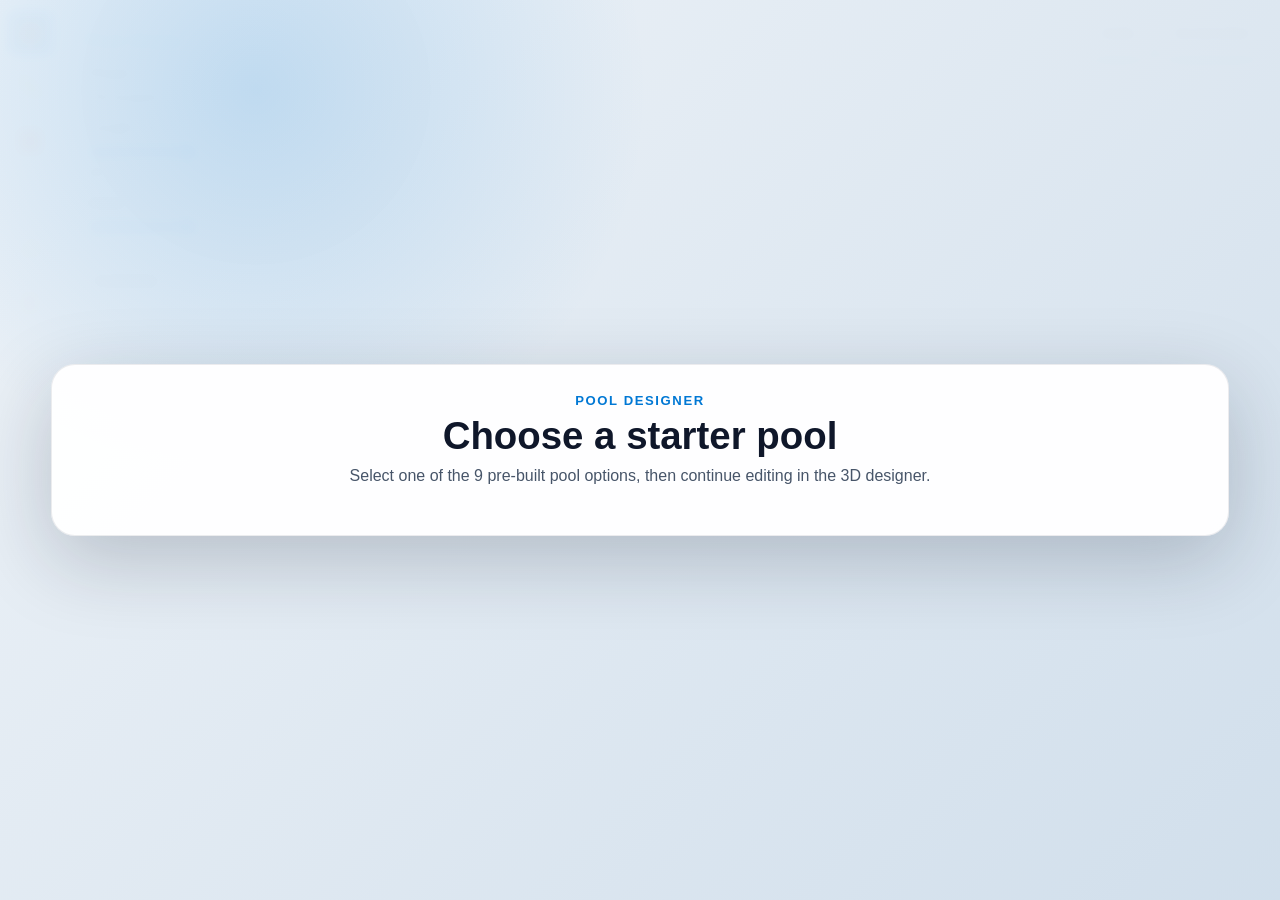
==== frontend/index.html @ 0f9d2593 "Add files via upload" ====
<!DOCTYPE html>
<html lang="en">
<head>
  <meta charset="UTF-8" />
  <meta name="viewport" content="width=device-width, initial-scale=1.0" />
  <title>Pool Designer</title>
  <link rel="preconnect" href="https://esm.sh" crossorigin />
  <link rel="dns-prefetch" href="https://esm.sh" />
  <link rel="stylesheet" href="css/styles.css" />
</head>

<body>

  <!-- Startup preset chooser -->
  <div id="starterPresetOverlay" class="starter-overlay" aria-modal="true" role="dialog">
    <div class="starter-panel">
      <div class="starter-header">
        <p class="starter-kicker">Pool Designer</p>
        <h1>Choose a starter pool</h1>
        <p>Select one of the 9 pre-built pool options, then continue editing in the 3D designer.</p>
      </div>
      <div id="starterPresetGrid" class="starter-grid"></div>
    </div>
  </div>

  <main class="app-shell container">

    <!-- Sidebar + Slide Panels -->
    <aside class="sidebar">

      <!-- ICON BAR -->
      <nav class="sidebar-icons">
        <button class="icon-btn active" data-panel="shape" title="Shape">⬛</button>
        <button class="icon-btn" data-panel="dimensions" title="Dimensions">📏</button>
        <button class="icon-btn" data-panel="tiles" title="Tiles">🧱</button>
        <button class="icon-btn" data-panel="spa" title="Spas">🛁</button>
        <!-- ⭐ NEW: Features panel icon -->
        <button class="icon-btn" data-panel="features" title="Features">✨</button>
        <button class="icon-btn" data-panel="steps" title="Entry Steps">🪜</button>
      </nav>

      <!-- DIMENSIONS PANEL -->
      <div class="side-panel" id="panel-dimensions">
        <h2>Pool Dimensions</h2>

        <label>
          <span>Shallow Depth (m)</span>
          <div class="slider-row">
            <input type="range" id="shallow" min="0.5" max="2.0" step="0.05" value="1.2" />
            <span id="shallow-val" class="slider-value">1.2 m</span>
          </div>

        </label>

        <label>
          <span>Deep Depth (m)</span>
          <div class="slider-row">
            <input type="range" id="deep" min="1.0" max="4.0" step="0.05" value="2.5" />
            <span id="deep-val" class="slider-value">2.5 m</span>
          </div>
        </label>

        <label>
          <span>Shallow Flat (m)</span>
          <div class="slider-row">
            <input type="range" id="shallowFlat" min="0" max="6" step="0.1" value="2" />
            <span id="shallowFlat-val" class="slider-value">2.0 m</span>
          </div>
        </label>

        <label>
          <span>Deep Flat (m)</span>
          <div class="slider-row">
            <input type="range" id="deepFlat" min="0" max="6" step="0.1" value="2" />
            <span id="deepFlat-val" class="slider-value">2.0 m</span>
          </div>
        </label>
      </div>

      <!-- SHAPE PANEL -->
      <div class="side-panel open" id="panel-shape">
        <h2>Pool Shape</h2>

        <label>
          <span>Shape</span>
          <select id="shape">
            <option value="rectangular">Rectangular</option>
            <option value="freeform">Freeform (editable)</option>
            <option value="oval">Oval</option>
            <option value="kidney">Kidney</option>
            <option value="L">L-Shape</option>
          </select>
        </label>

        <label>
          <span>Length (m)</span>
          <div class="slider-row">
            <input type="range" id="length" min="4" max="20" step="0.1" value="10" />
            <span id="length-val" class="slider-value">10 m</span>
          </div>
        </label>

        <label>
          <span>Width (m)</span>
          <div class="slider-row">
            <input type="range" id="width" min="2" max="10" step="0.1" value="5" />
            <span id="width-val" class="slider-value">5 m</span>
          </div>
        </label>

        <p id="freeform-hint" class="hint" style="display:none;">
          Use Customise to round a corner with a curved edge.
        </p>

        <div class="btn-row">
          <button id="customizeShapeBtn" class="btn">Customise</button>
          <button id="customizeConfirmBtn" class="btn primary" style="display:none;">Confirm</button>
          <button id="revertCornerBtn" class="btn" style="display:none;">Revert to Square Corner</button>
        </div>
        <label id="customizeRadiusWrap" style="display:none; margin-top:10px;">
          <span>Curve Radius (m)</span>
          <div class="slider-row">
            <input type="range" id="customizeRadius" min="1.0" max="4.0" step="0.05" value="1.0" disabled />
            <span id="customizeRadius-val" class="slider-value">1.00 m</span>
          </div>
        </label>
        <p id="customizeShapeHint" class="hint" style="display:none;">
          Select 2 adjacent walls where you want the curved edge.
        </p>

        <!-- KIDNEY CONTROLS -->
        <div id="kidney-controls" class="shape-subsection" style="display:none;">
          <h3>Kidney Settings</h3>

          <label>
            <span>Left Radius (m)</span>
            <div class="slider-row">
              <input type="range" id="kidneyLeftRadius" min="0.2" max="10.0" step="0.1" value="2.0" />
              <span id="kidneyLeftRadius-val" class="slider-value">2.0 m</span>
            </div>
          </label>

          <label>
            <span>Right Radius (m)</span>
            <div class="slider-row">
              <input type="range" id="kidneyRightRadius" min="0.2" max="12.0" step="0.1" value="3.0" />
              <span id="kidneyRightRadius-val" class="slider-value">3.0 m</span>
            </div>
          </label>

          <label>
            <span>Neck Offset (m)</span>
            <div class="slider-row">
              <input type="range" id="kidneyOffset" min="0.0" max="8.0" step="0.1" value="1.0" />
              <span id="kidneyOffset-val" class="slider-value">1.0 m</span>
            </div>
          </label>
        </div>

        <!-- L-SHAPE CONTROLS -->
        <div id="lshape-controls" class="shape-subsection" style="display:none;">
          <h3>L-Shape Settings</h3>

          <label>
            <span>Notch Length (× length)</span>
            <div class="slider-row">
              <input type="range" id="notchLengthX" min="0.20" max="0.80" step="0.01" value="0.40" />
              <span id="notchLengthX-val" class="slider-value">0.40</span>
            </div>
          </label>

          <label>
            <span>Notch Width (× width)</span>
            <div class="slider-row">
              <input type="range" id="notchWidthY" min="0.20" max="0.80" step="0.01" value="0.45" />
              <span id="notchWidthY-val" class="slider-value">0.45</span>
            </div>
          </label>
        </div>
      </div>

      <!-- TILES PANEL -->
      <div class="side-panel" id="panel-tiles">
        <h2>Tiles</h2>

        <div id="tile-grid" aria-label="Pool tile colour library">
          <!-- Tile colour buttons are generated from TILE_LIBRARY_OPTIONS in frontend/js/pbr/PBR.js. -->
        </div>
      </div>

      <!-- SPA PANEL -->
      <div class="side-panel" id="panel-spa">
        <h2>Spas</h2>

        <label>
          <span>Spa Shape</span>
          <select id="spaShape">
            <option value="square">Square</option>
            <option value="circular">Circular</option>
          </select>
        </label>

        <button id="addRemoveSpa" class="btn primary">Add Spa</button>

        <label>
          <span>Width (m)</span>
          <div class="slider-row">
            <input type="range" id="spaWidth" min="1" max="5" step="0.1" value="2.0" disabled />
            <span id="spaWidth-val" class="slider-value">2.0 m</span>
          </div>
        </label>

        <label>
          <span>Length (m)</span>
          <div class="slider-row">
            <input type="range" id="spaLength" min="1" max="5" step="0.1" value="2.0" disabled />
            <span id="spaLength-val" class="slider-value">2.0 m</span>
          </div>
        </label>

        <label>
          <span>Top Offset (m)</span>
          <div class="slider-row">
            <input type="range" id="spaTopHeight" min="0" max="0.5" step="0.05" value="0" disabled />
            <span id="spaTopHeight-val" class="slider-value">0.00 m</span>
          </div>
        </label>
      </div>

      <!-- ⭐ NEW: FEATURES PANEL (wall tools) -->
      <div class="side-panel" id="panel-features">
        <h2>Features</h2>

        <p class="hint">Click a pool wall to adjust its height.</p>

        <label id="wallRaiseRow" style="display:none;">
          <span>Raise Wall Height (m)</span>
          <div class="slider-row">
            <!-- extra height ABOVE base wall height -->
            <input
              type="range"
              id="wallRaise"
              min="0"
              max="1.2"
              step="0.05"
              value="0"
              disabled
            />
            <span id="wallRaise-val" class="slider-value">0.00 m</span>
          </div>
        </label>
      </div>

      <!-- ENTRY STEPS PANEL -->
      <div class="side-panel" id="panel-steps">
        <h2>Entry Steps</h2>

        <label>
          <span>Step Count</span>
          <div class="slider-row">
            <input type="range" id="stepCount" min="0" max="5" step="1" value="3" />
            <span id="stepCount-val" class="slider-value">3</span>
          </div>
        </label>

        <label>
          <span>Step Depth (m)</span>
          <div class="slider-row">
            <input type="range" id="stepDepth" min="0.1" max="0.5" step="0.05" value="0.2" />
            <span id="stepDepth-val" class="slider-value">0.2 m</span>
          </div>
        </label>

        <label>
          <span>Step Width (m)</span>
          <div class="slider-row">
            <input type="range" id="stepWidth" min="0.5" max="8" step="0.05" value="5" />
            <span id="stepWidth-val" class="slider-value">5.00 m</span>
          </div>
        </label>

        <div class="step-control-group">
          <span class="step-control-title">Step Position</span>
          <div class="step-toggle-row" id="stepPositionControls">
            <button type="button" class="step-toggle-btn" data-step-position="left">Left</button>
            <button type="button" class="step-toggle-btn active" data-step-position="center">Centre</button>
            <button type="button" class="step-toggle-btn" data-step-position="right">Right</button>
          </div>
        </div>

        <div class="step-control-group">
          <span class="step-control-title">Step Add-ons</span>
          <div class="step-toggle-row">
            <button type="button" class="step-toggle-btn" id="stepBenchToggle">Bench</button>
            <button type="button" class="step-toggle-btn" id="stepLedgeToggle">Tanning Ledge</button>
          </div>
          <small class="step-control-note">Add-on buttons are prepared for the next geometry stage.</small>
        </div>

        <!-- Step Extension Slider -->
        <label id="stepExtensionRow" style="display:none;">
          <span>Step Extension (m)</span>
          <div class="slider-row">
            <input type="range" id="stepExtension" min="0.3" max="1.5" step="0.05" value="0.3" />
            <span id="stepExtension-val" class="slider-value">1.0 m</span>
          </div>
        </label>

      </div>

    </aside>

    <div class="app-top-actions">
      <button id="undoBtn" type="button" class="top-action-btn" title="Undo last change">Undo</button>
      <button id="screenshotBtn" type="button" class="top-action-btn" title="Save screenshot">Screenshot</button>
    </div>

    <!-- 3D Scene -->
    <section class="canvas-wrap">
      <div id="three-root"></div>
    </section>

  </main>

  <script type="module" src="js/main.js"></script>

</body>
</html>
---- frontend/css/styles.css ----
/* ===============================
   BASE LAYOUT
=============================== */
html, body {
  margin: 0;
  padding: 0;
  height: 100%;
  overflow: hidden;
  font-family: "Inter", sans-serif;
  background: #eef3f8;
}

.app-shell {
  display: flex;
  height: 100vh;
  width: 100%;
}

/* ===============================
   SIDEBAR + ICON BAR
=============================== */
.sidebar {
  position: relative;
  display: flex;
  height: 100%;
  flex-shrink: 0;
}

.sidebar-icons {
  background: #ffffff;
  border-radius: 0 12px 12px 0;
  box-shadow: 0 0 8px rgba(0, 0, 0, 0.08);
  display: flex;
  flex-direction: column;
  align-items: center;
  padding: 0.75rem 0;
  gap: 0.75rem;
  width: 60px;
  z-index: 10;
}

.icon-btn {
  background: #f8f8f8;
  border: none;
  border-radius: 8px;
  width: 42px;
  height: 42px;
  font-size: 1.3rem;
  cursor: pointer;
  transition: all 0.2s ease;
}

.icon-btn:hover {
  background: #eaeaea;
}

.icon-btn.active {
  background: #0078d4;
  color: white;
  transform: scale(1.1);
}

/* ===============================
   SLIDE-OUT PANELS (ALL PANELS)
=============================== */
.side-panel {
  position: absolute;
  left: 70px;
  top: 0;
  bottom: 0;
  width: 260px;
  background: white;
  border-radius: 0 12px 12px 0;
  box-shadow: 2px 0 10px rgba(0, 0, 0, 0.15);
  padding: 1rem 1rem 2rem;
  transform: translateX(-320px);
  opacity: 0;
  transition: transform 0.35s ease, opacity 0.3s ease;
  overflow-y: auto;
  z-index: 5;
}

.side-panel.open {
  transform: translateX(0);
  opacity: 1;
}

.side-panel h2 {
  margin-bottom: 0.8rem;
  font-size: 1.1rem;
  color: #0078d4;
}

.side-panel label {
  display: flex;
  flex-direction: column;
  gap: 0.3rem;
  margin-bottom: 0.8rem;
}

.side-panel input[type="range"] {
  width: 100%;
}

/* ===============================
   TILE GRID (PBR + Standard)
=============================== */
#tile-grid,
#tile-options {
  display: grid;
  grid-template-columns: repeat(3, 1fr);
  gap: 0.45rem;
}

.tile-btn {
  position: relative;
  overflow: hidden;
  border: 2px solid transparent;
  border-radius: 6px;
  width: 100%;
  aspect-ratio: 1;
  background-size: cover;
  background-position: center;
  cursor: pointer;
  transition: 0.2s;
  background-color: #fff;
}

.tile-btn::before {
  content: "";
  position: absolute;
  inset: 0;
  background: linear-gradient(to top, rgba(0,0,0,0.42), rgba(0,0,0,0.04) 55%, rgba(255,255,255,0.08));
  opacity: 0.82;
  pointer-events: none;
}

.tile-btn-label {
  position: absolute;
  left: 4px;
  right: 4px;
  bottom: 4px;
  z-index: 1;
  color: #fff;
  font-size: 0.64rem;
  line-height: 1.05;
  font-weight: 700;
  text-align: center;
  text-shadow: 0 1px 2px rgba(0,0,0,0.72);
  pointer-events: none;
}

.tile-btn:hover,
.tile-btn.active {
  border-color: #0078d4;
}

.tile-btn.loading {
  opacity: 0.62;
  cursor: wait;
}

/* ===============================
   PANEL BUTTONS (Add Spa, PBR toggle, Camera Reset)
=============================== */
.panel-btn {
  width: 100%;
  padding: 10px;
  margin-top: 1rem;
  border: none;
  border-radius: 8px;
  background: #0078d4;
  color: white;
  font-weight: 600;
  cursor: pointer;
  transition: background 0.2s ease;
}

.panel-btn:hover {
  background: #005fa3;
}

/* ===============================
   SPA PANEL OVERRIDES
=============================== */
#panel-spa h2 {
  color: #0078d4;
}

#panel-spa label {
  display: flex;
  flex-direction: column;
  gap: 0.3rem;
  margin-bottom: 0.8rem;
}

/* ===============================
   CAMERA PANEL
=============================== */
#panel-camera input[type="range"] {
  width: 100%;
}

/* ===============================
   3D CANVAS
=============================== */
.canvas-wrap {
  flex: 1;
  background: #e0e7ef;
  position: relative;
}

#three-root {
  width: 100%;
  height: 100%;
}


/* ===============================
   TOP RIGHT ACTIONS
=============================== */
.app-top-actions {
  position: fixed;
  top: 16px;
  right: 16px;
  z-index: 50;
  display: flex;
  gap: 10px;
}

.top-action-btn {
  appearance: none;
  border: none;
  border-radius: 10px;
  background: rgba(255,255,255,0.96);
  color: #0f172a;
  box-shadow: 0 8px 24px rgba(15, 23, 42, 0.16);
  padding: 10px 14px;
  font: 600 14px/1 "Inter", sans-serif;
  cursor: pointer;
  transition: transform 0.15s ease, box-shadow 0.15s ease, opacity 0.15s ease;
}

.top-action-btn:hover {
  transform: translateY(-1px);
  box-shadow: 0 10px 28px rgba(15, 23, 42, 0.2);
}

.top-action-btn:disabled {
  opacity: 0.45;
  cursor: default;
  transform: none;
  box-shadow: 0 8px 24px rgba(15, 23, 42, 0.12);
}

/* ===============================
   STARTER PRESET OVERLAY
=============================== */
.starter-overlay {
  position: fixed;
  inset: 0;
  z-index: 1000;
  display: flex;
  align-items: center;
  justify-content: center;
  padding: 28px;
  background:
    radial-gradient(circle at 20% 10%, rgba(0, 120, 212, 0.18), transparent 30%),
    linear-gradient(135deg, rgba(238, 243, 248, 0.98), rgba(208, 222, 235, 0.98));
  backdrop-filter: blur(6px);
}

.starter-overlay.hidden {
  display: none;
}

.starter-panel {
  width: min(1120px, 96vw);
  max-height: 92vh;
  overflow: auto;
  background: rgba(255, 255, 255, 0.96);
  border: 1px solid rgba(15, 23, 42, 0.08);
  border-radius: 24px;
  box-shadow: 0 24px 80px rgba(15, 23, 42, 0.22);
  padding: 28px;
}

.starter-header {
  text-align: center;
  margin-bottom: 22px;
}

.starter-kicker {
  margin: 0 0 8px;
  color: #0078d4;
  font-size: 0.82rem;
  font-weight: 800;
  letter-spacing: 0.12em;
  text-transform: uppercase;
}

.starter-header h1 {
  margin: 0;
  color: #0f172a;
  font-size: clamp(1.8rem, 3vw, 2.7rem);
  line-height: 1.05;
}

.starter-header p:last-child {
  margin: 10px auto 0;
  max-width: 650px;
  color: #475569;
  font-size: 1rem;
}

.starter-grid {
  display: grid;
  grid-template-columns: repeat(3, minmax(0, 1fr));
  gap: 16px;
}

.starter-card {
  appearance: none;
  text-align: left;
  border: 1px solid rgba(15, 23, 42, 0.1);
  border-radius: 18px;
  background: #ffffff;
  box-shadow: 0 10px 26px rgba(15, 23, 42, 0.08);
  padding: 0;
  overflow: hidden;
  cursor: pointer;
  transition: transform 0.16s ease, box-shadow 0.16s ease, border-color 0.16s ease;
}

.starter-card:hover,
.starter-card:focus-visible {
  transform: translateY(-3px);
  border-color: rgba(0, 120, 212, 0.55);
  box-shadow: 0 16px 36px rgba(15, 23, 42, 0.16);
  outline: none;
}

.starter-card.is-disabled {
  opacity: 0.48;
  cursor: wait;
}

.starter-card.is-loading {
  border-color: rgba(0, 120, 212, 0.65);
  cursor: wait;
}

.starter-card.is-loading .starter-card-action::before {
  content: "";
  width: 12px;
  height: 12px;
  margin-right: 8px;
  border: 2px solid rgba(255, 255, 255, 0.55);
  border-top-color: #ffffff;
  border-radius: 999px;
  animation: starterSpin 0.75s linear infinite;
}

@keyframes starterSpin {
  to { transform: rotate(360deg); }
}

.starter-preview {
  height: 118px;
  position: relative;
  background:
    linear-gradient(135deg, rgba(0, 120, 212, 0.10), rgba(0, 120, 212, 0.02)),
    repeating-linear-gradient(45deg, rgba(15, 23, 42, 0.06) 0 1px, transparent 1px 12px);
}

.starter-preview::before {
  content: "";
  position: absolute;
  left: 50%;
  top: 50%;
  transform: translate(-50%, -50%);
  width: var(--pool-w, 70%);
  height: var(--pool-h, 46%);
  border: 4px solid #0f172a;
  border-radius: var(--pool-radius, 16px);
  background: rgba(0, 120, 212, 0.14);
  box-shadow: inset 0 0 0 8px rgba(255, 255, 255, 0.78);
  clip-path: var(--pool-clip, none);
}

.starter-preview::after {
  content: "";
  display: var(--spa-display, none);
  position: absolute;
  width: 34px;
  height: 34px;
  right: 17%;
  top: 50%;
  transform: translate(50%, -50%);
  border: 4px solid #0f172a;
  border-radius: var(--spa-radius, 8px);
  background: rgba(0, 120, 212, 0.22);
}

.starter-card-body {
  padding: 15px 16px 16px;
}

.starter-card-title {
  margin: 0 0 6px;
  color: #0f172a;
  font-size: 1rem;
  font-weight: 800;
}

.starter-card-desc {
  margin: 0 0 12px;
  color: #64748b;
  font-size: 0.88rem;
  line-height: 1.35;
  min-height: 38px;
}

.starter-card-action {
  display: inline-flex;
  align-items: center;
  justify-content: center;
  border-radius: 999px;
  background: #0078d4;
  color: #ffffff;
  padding: 8px 12px;
  font-size: 0.82rem;
  font-weight: 800;
}

.starter-card[data-preview="lap"] .starter-preview { --pool-w: 82%; --pool-h: 28%; --pool-radius: 14px; }
.starter-card[data-preview="plunge"] .starter-preview { --pool-w: 48%; --pool-h: 54%; --pool-radius: 18px; }
.starter-card[data-preview="oval"] .starter-preview { --pool-w: 66%; --pool-h: 48%; --pool-radius: 999px; }
.starter-card[data-preview="lshape"] .starter-preview { --pool-w: 70%; --pool-h: 55%; --pool-radius: 10px; --pool-clip: polygon(0 0, 100% 0, 100% 56%, 58% 56%, 58% 100%, 0 100%); }
.starter-card[data-spa="true"] .starter-preview { --spa-display: block; }
.starter-card[data-spa-shape="circular"] .starter-preview { --spa-radius: 999px; }

@media (max-width: 860px) {
  .starter-grid {
    grid-template-columns: repeat(2, minmax(0, 1fr));
  }
}

@media (max-width: 560px) {
  .starter-overlay {
    padding: 14px;
  }

  .starter-panel {
    padding: 18px;
  }

  .starter-grid {
    grid-template-columns: 1fr;
  }
}


/* Step editing controls */
.step-control-group {
  margin: 14px 0;
}

.step-control-title {
  display: block;
  margin-bottom: 8px;
  font-size: 13px;
  font-weight: 600;
  color: #d9e8f6;
}

.step-toggle-row {
  display: flex;
  gap: 6px;
  flex-wrap: wrap;
}

.step-toggle-btn {
  flex: 1 1 0;
  min-width: 72px;
  border: 1px solid rgba(255,255,255,0.22);
  border-radius: 8px;
  padding: 7px 9px;
  background: rgba(255,255,255,0.06);
  color: #e9f4ff;
  cursor: pointer;
  font-size: 12px;
}

.step-toggle-btn:hover {
  background: rgba(255,255,255,0.12);
}

.step-toggle-btn.active {
  border-color: rgba(89, 174, 255, 0.95);
  background: rgba(89, 174, 255, 0.28);
}

.step-control-note {
  display: block;
  margin-top: 7px;
  color: rgba(233,244,255,0.65);
  line-height: 1.35;
}
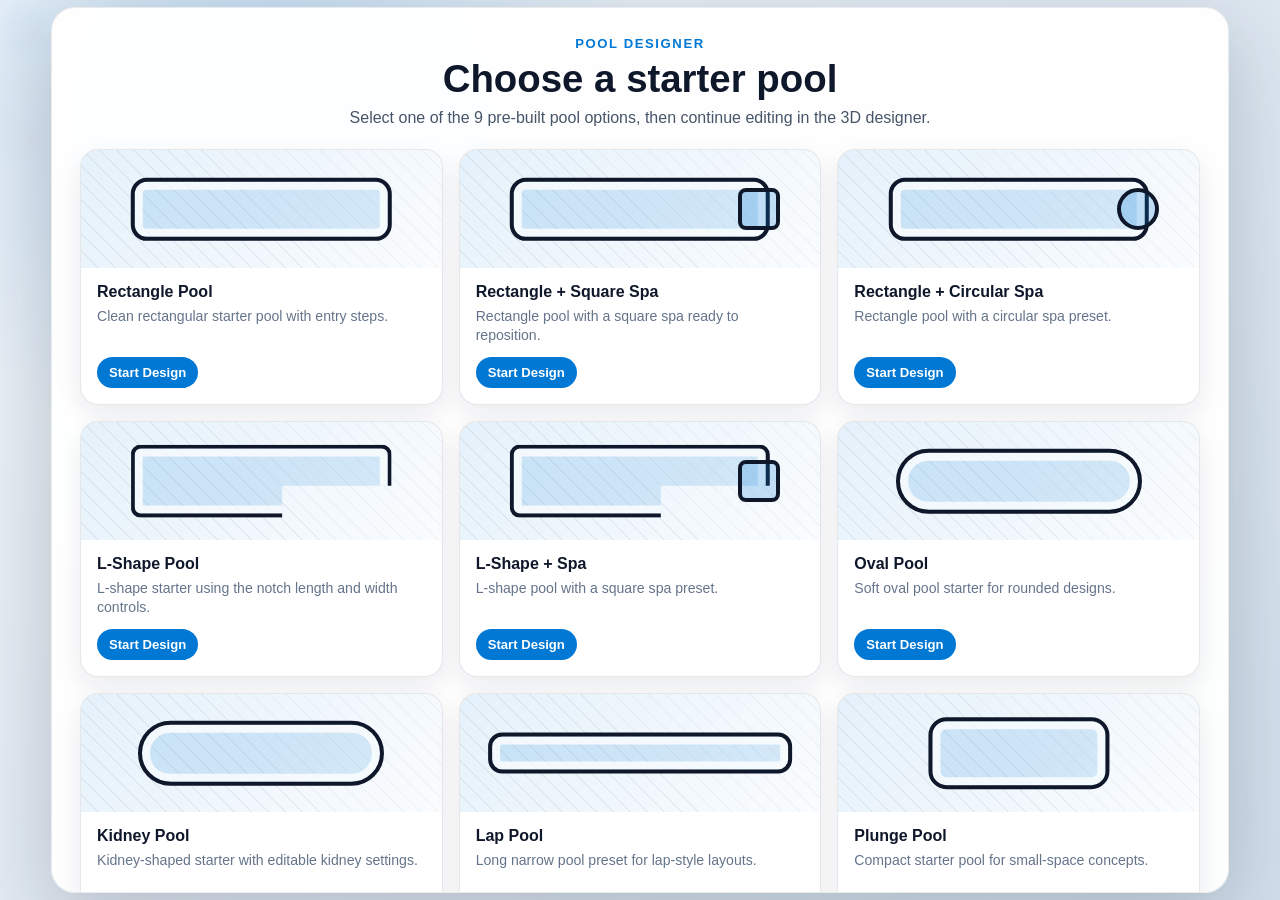
==== commit b78ed83a: "Add files via upload" ====
--- a/frontend/index.html
+++ b/frontend/index.html
@@ -289,12 +289,11 @@
         </div>
 
         <div class="step-control-group">
-          <span class="step-control-title">Step Add-ons</span>
-          <div class="step-toggle-row">
-            <button type="button" class="step-toggle-btn" id="stepBenchToggle">Bench</button>
-            <button type="button" class="step-toggle-btn" id="stepLedgeToggle">Tanning Ledge</button>
-          </div>
-          <small class="step-control-note">Add-on buttons are prepared for the next geometry stage.</small>
+          <span class="step-control-title">Step Shape</span>
+          <div class="step-toggle-row" id="stepShapeControls">
+            <button type="button" class="step-toggle-btn active" data-step-shape="rectangle">Rectangle</button>
+            <button type="button" class="step-toggle-btn" data-step-shape="diagonal">Diagonal Corner</button>
+          </div>
         </div>
 
         <!-- Step Extension Slider -->
